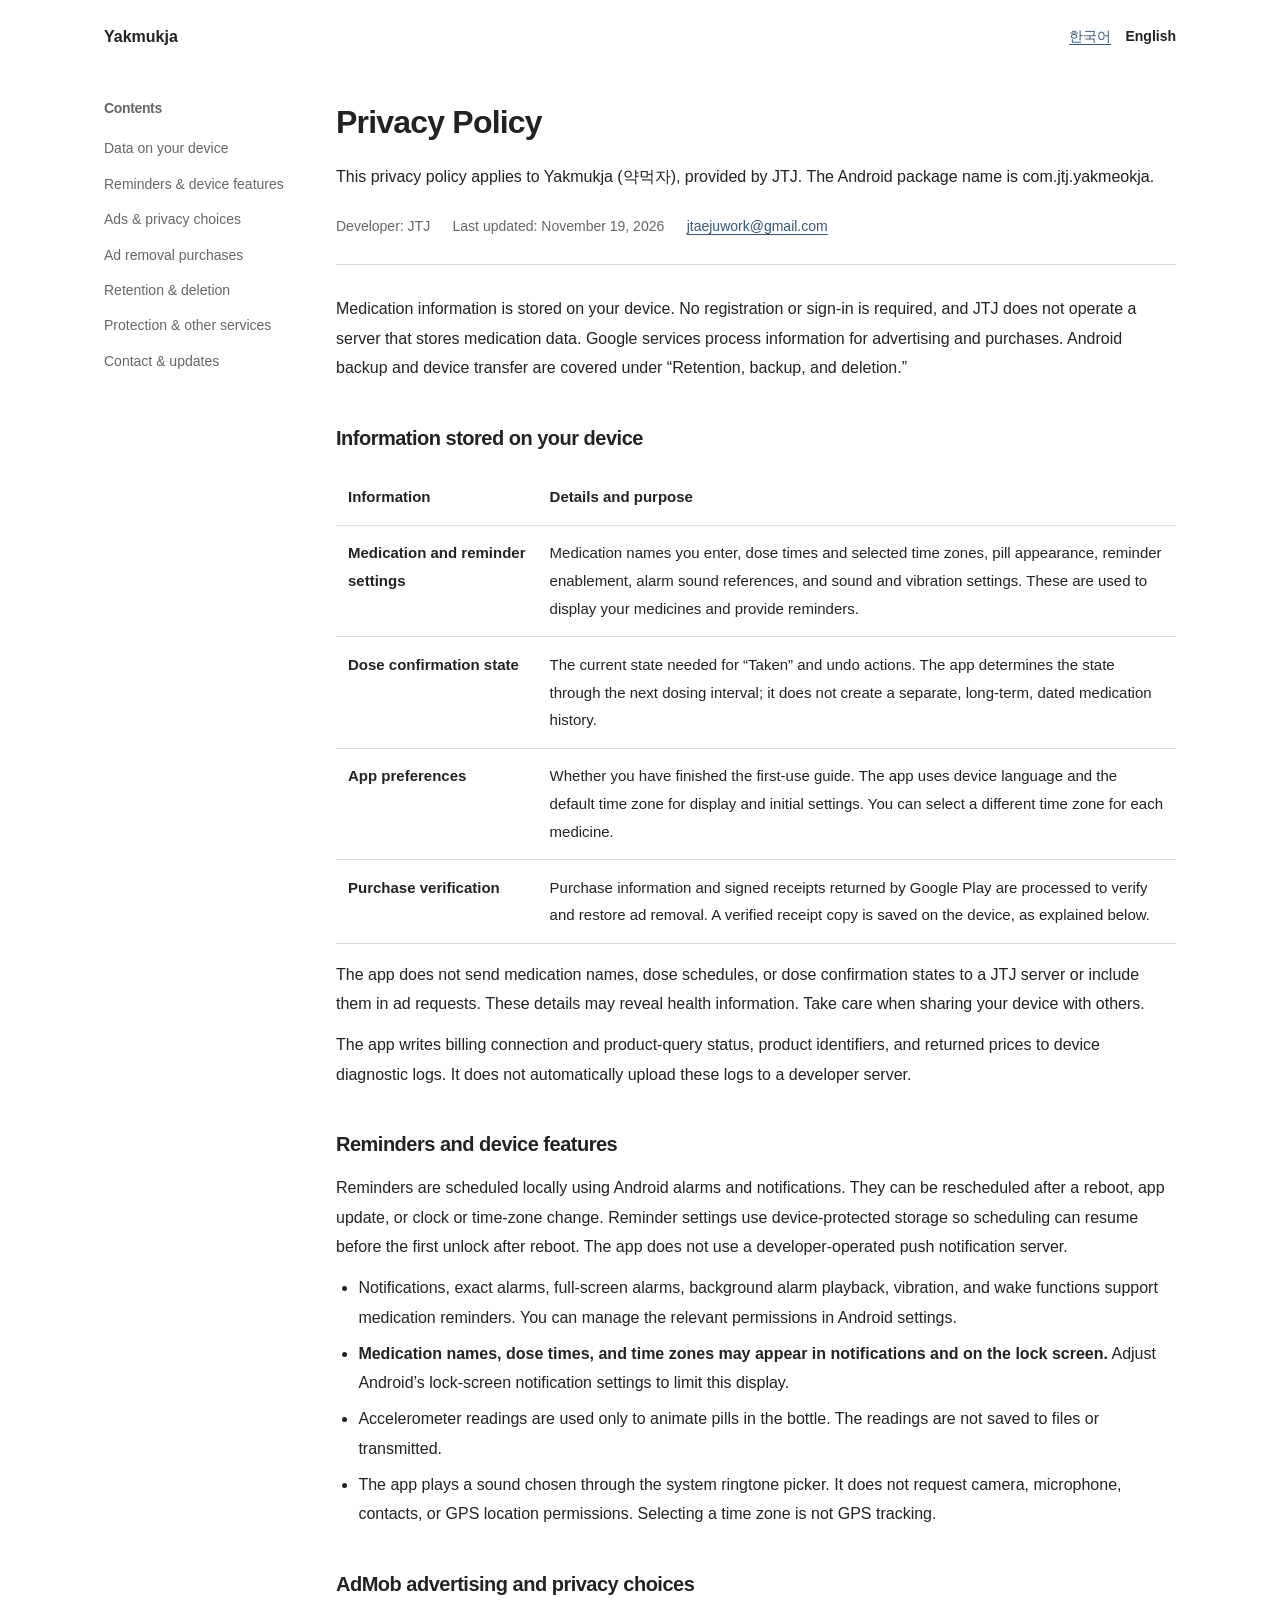
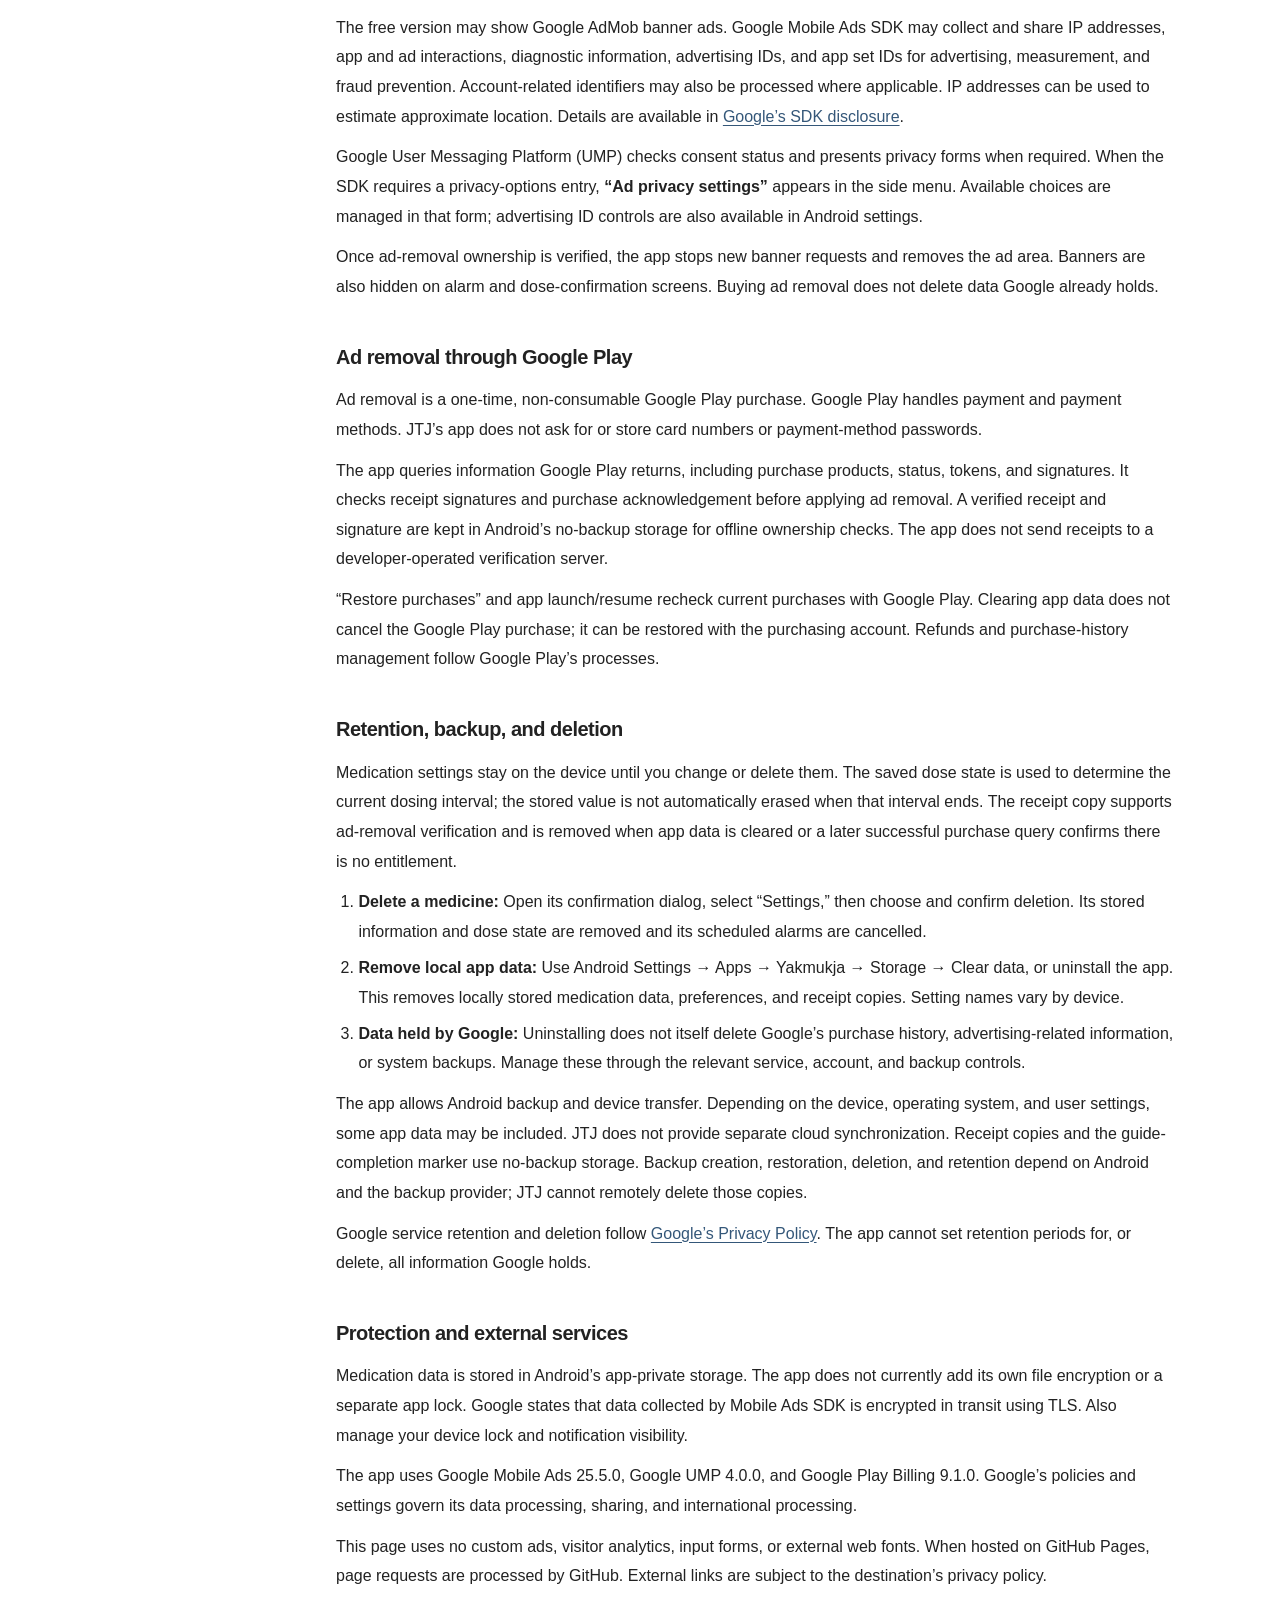
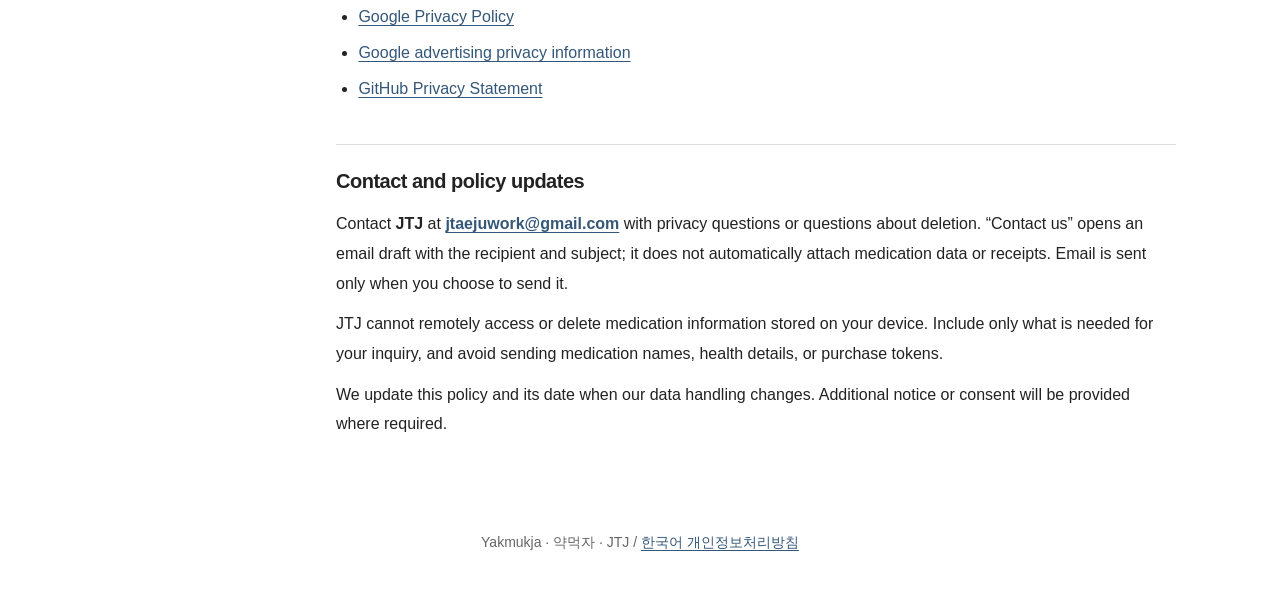
==== en.html @ 07f1841a "Publish Korean and English Yakmukja privacy policy" ====
<!doctype html>
<html lang="en">
<head>
  <meta charset="utf-8">
  <meta name="viewport" content="width=device-width, initial-scale=1">
  <meta name="description" content="JTJ’s privacy policy for Yakmukja: on-device medication data, reminders, ads, in-app purchases, retention and deletion.">
  <meta name="referrer" content="no-referrer">
  <title>Yakmukja Privacy Policy | JTJ</title>
  <link rel="canonical" href="https://jtj91.github.io/jtj-privacy/en.html">
  <link rel="alternate" hreflang="ko" href="https://jtj91.github.io/jtj-privacy/">
  <link rel="alternate" hreflang="en" href="https://jtj91.github.io/jtj-privacy/en.html">
  <link rel="stylesheet" href="styles.css">
</head>
<body>
  <a class="skip" href="#content">Skip to content</a>
  <header class="topbar">
    <a class="brand" href="en.html">Yakmukja</a>
    <nav class="languages" aria-label="Choose language"><a href="index.html" lang="ko" hreflang="ko">한국어</a><a href="en.html" lang="en" aria-current="page">English</a></nav>
  </header>
  <div class="layout">
    <aside class="toc"><h2>Contents</h2><nav aria-label="Contents">
      <a href="#local-data">Data on your device</a><a href="#notifications">Reminders &amp; device features</a><a href="#ads">Ads &amp; privacy choices</a><a href="#purchases">Ad removal purchases</a><a href="#deletion">Retention &amp; deletion</a><a href="#protection">Protection &amp; other services</a><a href="#contact">Contact &amp; updates</a>
    </nav></aside>
    <main id="content">
      <h1>Privacy Policy</h1>
      <p class="intro">This privacy policy applies to Yakmukja (약먹자), provided by JTJ. The Android package name is <span>com.jtj.yakmeokja</span>.</p>
      <div class="meta"><span>Developer: JTJ</span><span>Last updated: <time datetime="2026-11-19">November 19, 2026</time></span><a href="mailto:jtaejuwork@gmail.com">jtaejuwork@gmail.com</a></div>
      <p class="overview">Medication information is stored on your device. No registration or sign-in is required, and JTJ does not operate a server that stores medication data. Google services process information for advertising and purchases. Android backup and device transfer are covered under “Retention, backup, and deletion.”</p>

      <section id="local-data">
        <h2>Information stored on your device</h2>
        <div class="table-wrap"><table><thead><tr><th scope="col">Information</th><th scope="col">Details and purpose</th></tr></thead><tbody>
          <tr><th scope="row">Medication and reminder settings</th><td>Medication names you enter, dose times and selected time zones, pill appearance, reminder enablement, alarm sound references, and sound and vibration settings. These are used to display your medicines and provide reminders.</td></tr>
          <tr><th scope="row">Dose confirmation state</th><td>The current state needed for “Taken” and undo actions. The app determines the state through the next dosing interval; it does not create a separate, long-term, dated medication history.</td></tr>
          <tr><th scope="row">App preferences</th><td>Whether you have finished the first-use guide. The app uses device language and the default time zone for display and initial settings. You can select a different time zone for each medicine.</td></tr>
          <tr><th scope="row">Purchase verification</th><td>Purchase information and signed receipts returned by Google Play are processed to verify and restore ad removal. A verified receipt copy is saved on the device, as explained below.</td></tr>
        </tbody></table></div>
        <p>The app does not send medication names, dose schedules, or dose confirmation states to a JTJ server or include them in ad requests. These details may reveal health information. Take care when sharing your device with others.</p>
        <p>The app writes billing connection and product-query status, product identifiers, and returned prices to device diagnostic logs. It does not automatically upload these logs to a developer server.</p>
      </section>

      <section id="notifications">
        <h2>Reminders and device features</h2>
        <p>Reminders are scheduled locally using Android alarms and notifications. They can be rescheduled after a reboot, app update, or clock or time-zone change. Reminder settings use device-protected storage so scheduling can resume before the first unlock after reboot. The app does not use a developer-operated push notification server.</p>
        <ul>
          <li>Notifications, exact alarms, full-screen alarms, background alarm playback, vibration, and wake functions support medication reminders. You can manage the relevant permissions in Android settings.</li>
          <li><strong>Medication names, dose times, and time zones may appear in notifications and on the lock screen.</strong> Adjust Android’s lock-screen notification settings to limit this display.</li>
          <li>Accelerometer readings are used only to animate pills in the bottle. The readings are not saved to files or transmitted.</li>
          <li>The app plays a sound chosen through the system ringtone picker. It does not request camera, microphone, contacts, or GPS location permissions. Selecting a time zone is not GPS tracking.</li>
        </ul>
      </section>

      <section id="ads">
        <h2>AdMob advertising and privacy choices</h2>
        <p>The free version may show Google AdMob banner ads. Google Mobile Ads SDK may collect and share IP addresses, app and ad interactions, diagnostic information, advertising IDs, and app set IDs for advertising, measurement, and fraud prevention. Account-related identifiers may also be processed where applicable. IP addresses can be used to estimate approximate location. Details are available in <a href="https://developers.google.com/admob/android/privacy/play-data-disclosure">Google’s SDK disclosure</a>.</p>
        <p>Google User Messaging Platform (UMP) checks consent status and presents privacy forms when required. When the SDK requires a privacy-options entry, <strong>“Ad privacy settings”</strong> appears in the side menu. Available choices are managed in that form; advertising ID controls are also available in Android settings.</p>
        <p>Once ad-removal ownership is verified, the app stops new banner requests and removes the ad area. Banners are also hidden on alarm and dose-confirmation screens. Buying ad removal does not delete data Google already holds.</p>
      </section>

      <section id="purchases">
        <h2>Ad removal through Google Play</h2>
        <p>Ad removal is a one-time, non-consumable Google Play purchase. Google Play handles payment and payment methods. JTJ’s app does not ask for or store card numbers or payment-method passwords.</p>
        <p>The app queries information Google Play returns, including purchase products, status, tokens, and signatures. It checks receipt signatures and purchase acknowledgement before applying ad removal. A verified receipt and signature are kept in Android’s no-backup storage for offline ownership checks. The app does not send receipts to a developer-operated verification server.</p>
        <p>“Restore purchases” and app launch/resume recheck current purchases with Google Play. Clearing app data does not cancel the Google Play purchase; it can be restored with the purchasing account. Refunds and purchase-history management follow Google Play’s processes.</p>
      </section>

      <section id="deletion">
        <h2>Retention, backup, and deletion</h2>
        <p>Medication settings stay on the device until you change or delete them. The saved dose state is used to determine the current dosing interval; the stored value is not automatically erased when that interval ends. The receipt copy supports ad-removal verification and is removed when app data is cleared or a later successful purchase query confirms there is no entitlement.</p>
        <ol>
          <li><strong>Delete a medicine:</strong> Open its confirmation dialog, select “Settings,” then choose and confirm deletion. Its stored information and dose state are removed and its scheduled alarms are cancelled.</li>
          <li><strong>Remove local app data:</strong> Use Android Settings → Apps → Yakmukja → Storage → Clear data, or uninstall the app. This removes locally stored medication data, preferences, and receipt copies. Setting names vary by device.</li>
          <li><strong>Data held by Google:</strong> Uninstalling does not itself delete Google’s purchase history, advertising-related information, or system backups. Manage these through the relevant service, account, and backup controls.</li>
        </ol>
        <p>The app allows Android backup and device transfer. Depending on the device, operating system, and user settings, some app data may be included. JTJ does not provide separate cloud synchronization. Receipt copies and the guide-completion marker use no-backup storage. Backup creation, restoration, deletion, and retention depend on Android and the backup provider; JTJ cannot remotely delete those copies.</p>
        <p>Google service retention and deletion follow <a href="https://policies.google.com/privacy?hl=en">Google’s Privacy Policy</a>. The app cannot set retention periods for, or delete, all information Google holds.</p>
      </section>

      <section id="protection">
        <h2>Protection and external services</h2>
        <p>Medication data is stored in Android’s app-private storage. The app does not currently add its own file encryption or a separate app lock. Google states that data collected by Mobile Ads SDK is encrypted in transit using TLS. Also manage your device lock and notification visibility.</p>
        <p>The app uses Google Mobile Ads 25.5.0, Google UMP 4.0.0, and Google Play Billing 9.1.0. Google’s policies and settings govern its data processing, sharing, and international processing.</p>
        <p>This page uses no custom ads, visitor analytics, input forms, or external web fonts. When hosted on GitHub Pages, page requests are processed by GitHub. External links are subject to the destination’s privacy policy.</p>
        <ul>
          <li><a href="https://policies.google.com/privacy?hl=en">Google Privacy Policy</a></li>
          <li><a href="https://policies.google.com/technologies/ads?hl=en">Google advertising privacy information</a></li>
          <li><a href="https://docs.github.com/en/site-policy/privacy-policies/github-general-privacy-statement">GitHub Privacy Statement</a></li>
        </ul>
      </section>

      <section id="contact" class="contact">
        <h2>Contact and policy updates</h2>
        <p>Contact <strong>JTJ</strong> at <a href="mailto:jtaejuwork@gmail.com">jtaejuwork@gmail.com</a> with privacy questions or questions about deletion. “Contact us” opens an email draft with the recipient and subject; it does not automatically attach medication data or receipts. Email is sent only when you choose to send it.</p>
        <p>JTJ cannot remotely access or delete medication information stored on your device. Include only what is needed for your inquiry, and avoid sending medication names, health details, or purchase tokens.</p>
        <p>We update this policy and its date when our data handling changes. Additional notice or consent will be provided where required.</p>
      </section>
    </main>
  </div>
  <footer class="footer">Yakmukja · 약먹자 · JTJ <span aria-hidden="true">/</span> <a href="index.html" lang="ko">한국어 개인정보처리방침</a></footer>
</body>
</html>
---- styles.css ----
:root { color-scheme: light; --ink: #222; --muted: #666; --line: #ddd; --blue: #345779; --paper: #fff; --bg: #fff; }
* { box-sizing: border-box; }
html { scroll-behavior: smooth; scroll-padding-top: 1.5rem; }
body { margin: 0; background: var(--bg); color: var(--ink); font-family: -apple-system, BlinkMacSystemFont, "Segoe UI", "Apple SD Gothic Neo", "Malgun Gothic", sans-serif; font-size: 1rem; line-height: 1.85; word-break: keep-all; overflow-wrap: anywhere; }
a { color: var(--blue); text-underline-offset: .2em; }
a:hover { text-decoration-thickness: 2px; }
a:focus-visible { outline: 3px solid var(--blue); outline-offset: 4px; border-radius: 2px; }
.skip { position: absolute; top: -6rem; left: 1rem; padding: .6rem 1rem; background: #fff; z-index: 2; }
.skip:focus { top: 1rem; }
.topbar { max-width: 71rem; margin: 0 auto; padding: 1.4rem 2rem; display: flex; justify-content: space-between; align-items: center; gap: 1rem; }
.brand { font-weight: 600; text-decoration: none; color: var(--ink); }
.languages { display: flex; gap: .9rem; font-size: .875rem; white-space: nowrap; }
.languages [aria-current="page"] { color: var(--ink); text-decoration: none; font-weight: 700; }
.layout { max-width: 71rem; margin: 0 auto 3rem; padding: 0 2rem; display: grid; grid-template-columns: 12rem minmax(0, 1fr); gap: 2.5rem; align-items: start; }
.toc { position: sticky; top: 1.5rem; padding: 1.5rem 0; }
.toc h2 { margin: 0 0 .7rem; font-size: .875rem; color: var(--muted); }
.toc a { display: block; padding: .3rem 0; font-size: .875rem; color: var(--muted); text-decoration: none; }
.toc a:hover { color: var(--blue); }
main { background: var(--paper); padding: 1.5rem 0 2rem; min-width: 0; }
h1 { margin: 0; font-size: clamp(1.65rem, 4vw, 2rem); font-weight: 650; letter-spacing: -.025em; line-height: 1.5; }
.intro { margin: 1rem 0 1.4rem; }
.meta { display: flex; flex-wrap: wrap; gap: .35rem 1.4rem; padding-bottom: 1.5rem; margin-bottom: 1.8rem; border-bottom: 1px solid var(--line); font-size: .875rem; color: var(--muted); }
.overview { margin: 1.5rem 0 2rem; }
section { margin-top: 2.5rem; }
h2 { font-size: 1.25rem; line-height: 1.55; letter-spacing: -.025em; margin: 0 0 .8rem; }
h3 { font-size: 1rem; margin: 1.4rem 0 .5rem; }
p { margin: .7rem 0; }
ul, ol { padding-left: 1.4rem; margin: .7rem 0; }
li { margin: .4rem 0; }
.table-wrap { overflow-x: auto; margin: 1rem 0; }
table { border-collapse: collapse; width: 100%; text-align: left; font-size: .9375rem; }
th, td { padding: .85rem .75rem; border-bottom: 1px solid var(--line); vertical-align: top; }
th { font-weight: 600; }
th:first-child, td:first-child { min-width: 7rem; width: 24%; }
.note { color: var(--muted); font-size: .875rem; }
.contact { padding-top: 1.3rem; border-top: 1px solid var(--line); }
.contact a { font-weight: 600; }
.footer { max-width: 71rem; margin: 0 auto; padding: 0 2rem 2.5rem; color: var(--muted); font-size: .875rem; text-align: center; }
@media (max-width: 760px) {
  .topbar { padding: 1.1rem 1.2rem; }
  .layout { display: block; padding: 0 1.2rem; }
  .toc { position: static; padding: .4rem 0 1.2rem; }
  .toc h2 { margin-bottom: .3rem; }
  .toc nav { display: flex; flex-wrap: wrap; gap: .15rem 1rem; }
  .toc a { padding: .2rem 0; }
  main { padding: 1rem 0 1.7rem; }
  section { margin-top: 2rem; }
  th, td { padding: .7rem .5rem; }
  .footer { padding: 0 1rem 2rem; }
}
@media print {
  body { background: #fff; font-size: 10pt; line-height: 1.6; }
  .topbar, .toc, .skip, .footer { display: none; }
  .layout { display: block; max-width: none; margin: 0; padding: 0; }
  main { border: 0; padding: 0; }
  section { break-inside: avoid; }
  a { color: inherit; }
}
@media (prefers-reduced-motion: reduce) { html { scroll-behavior: auto; } }
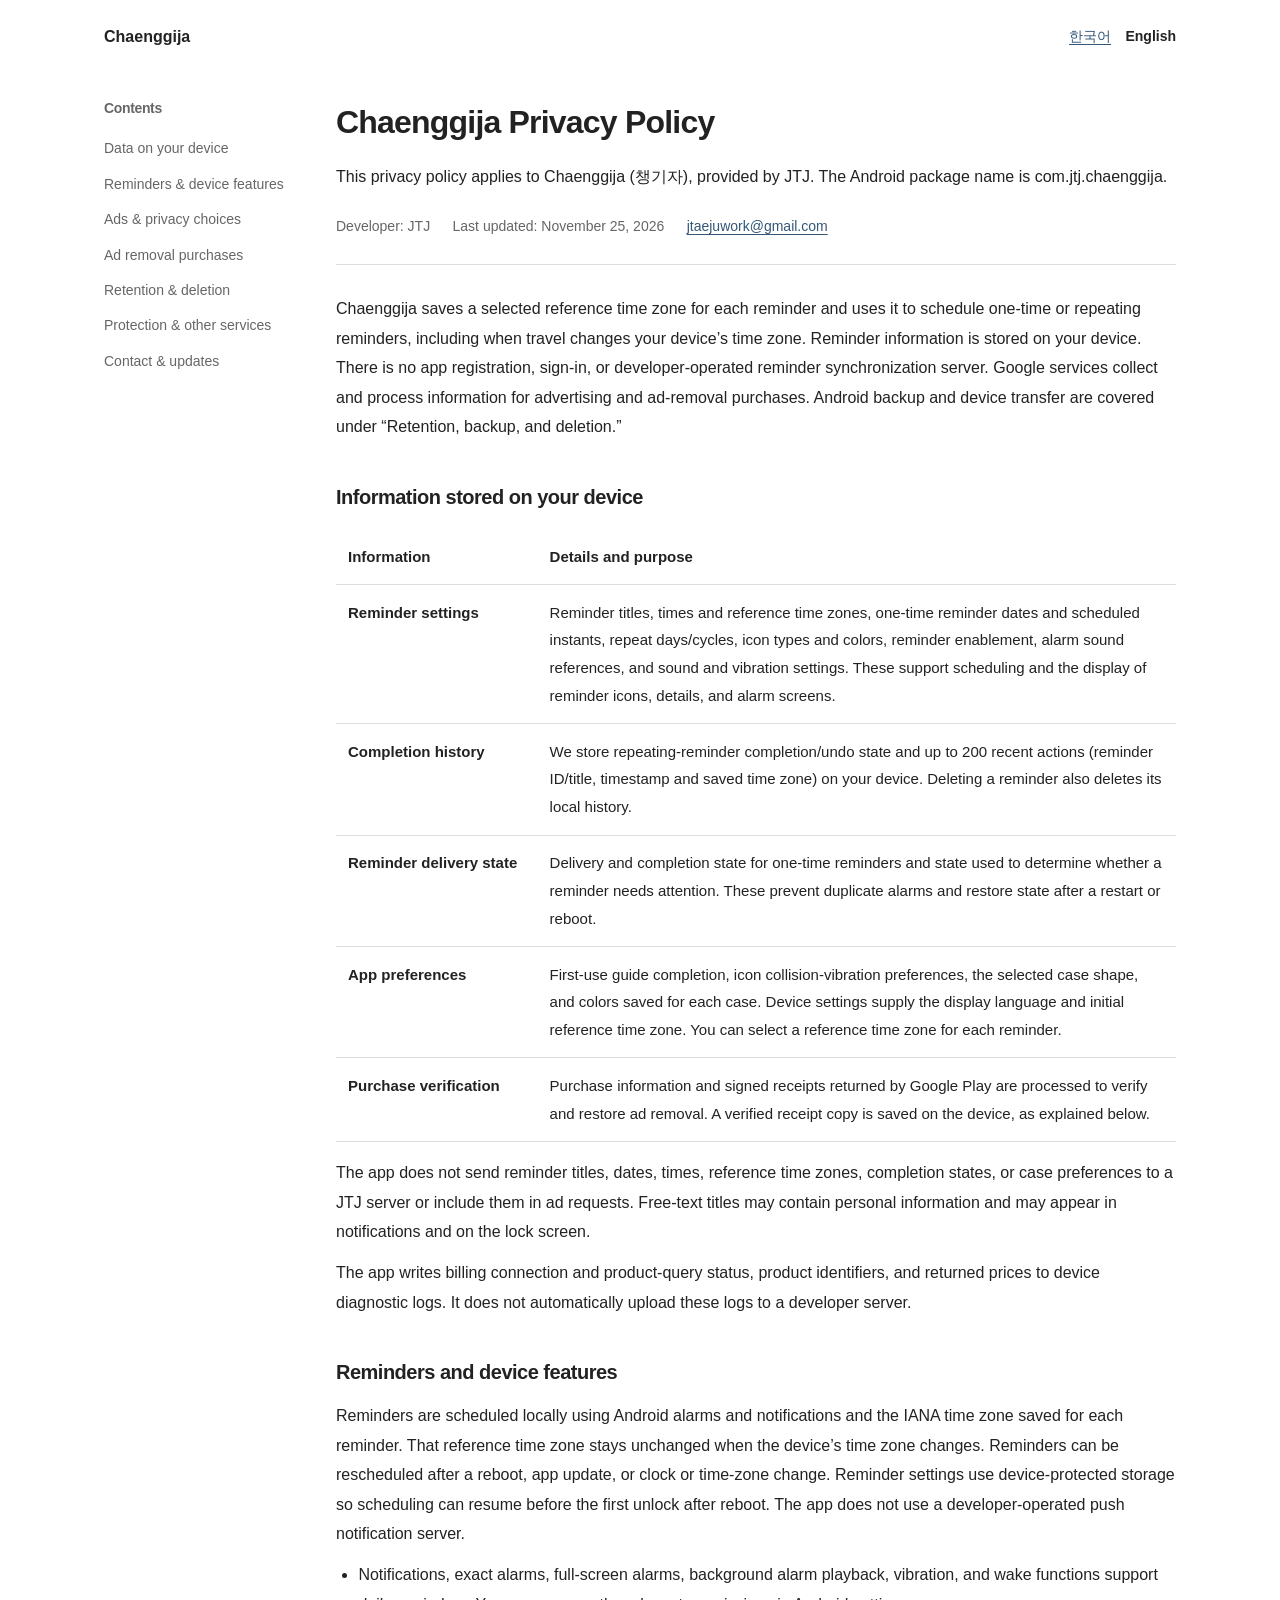
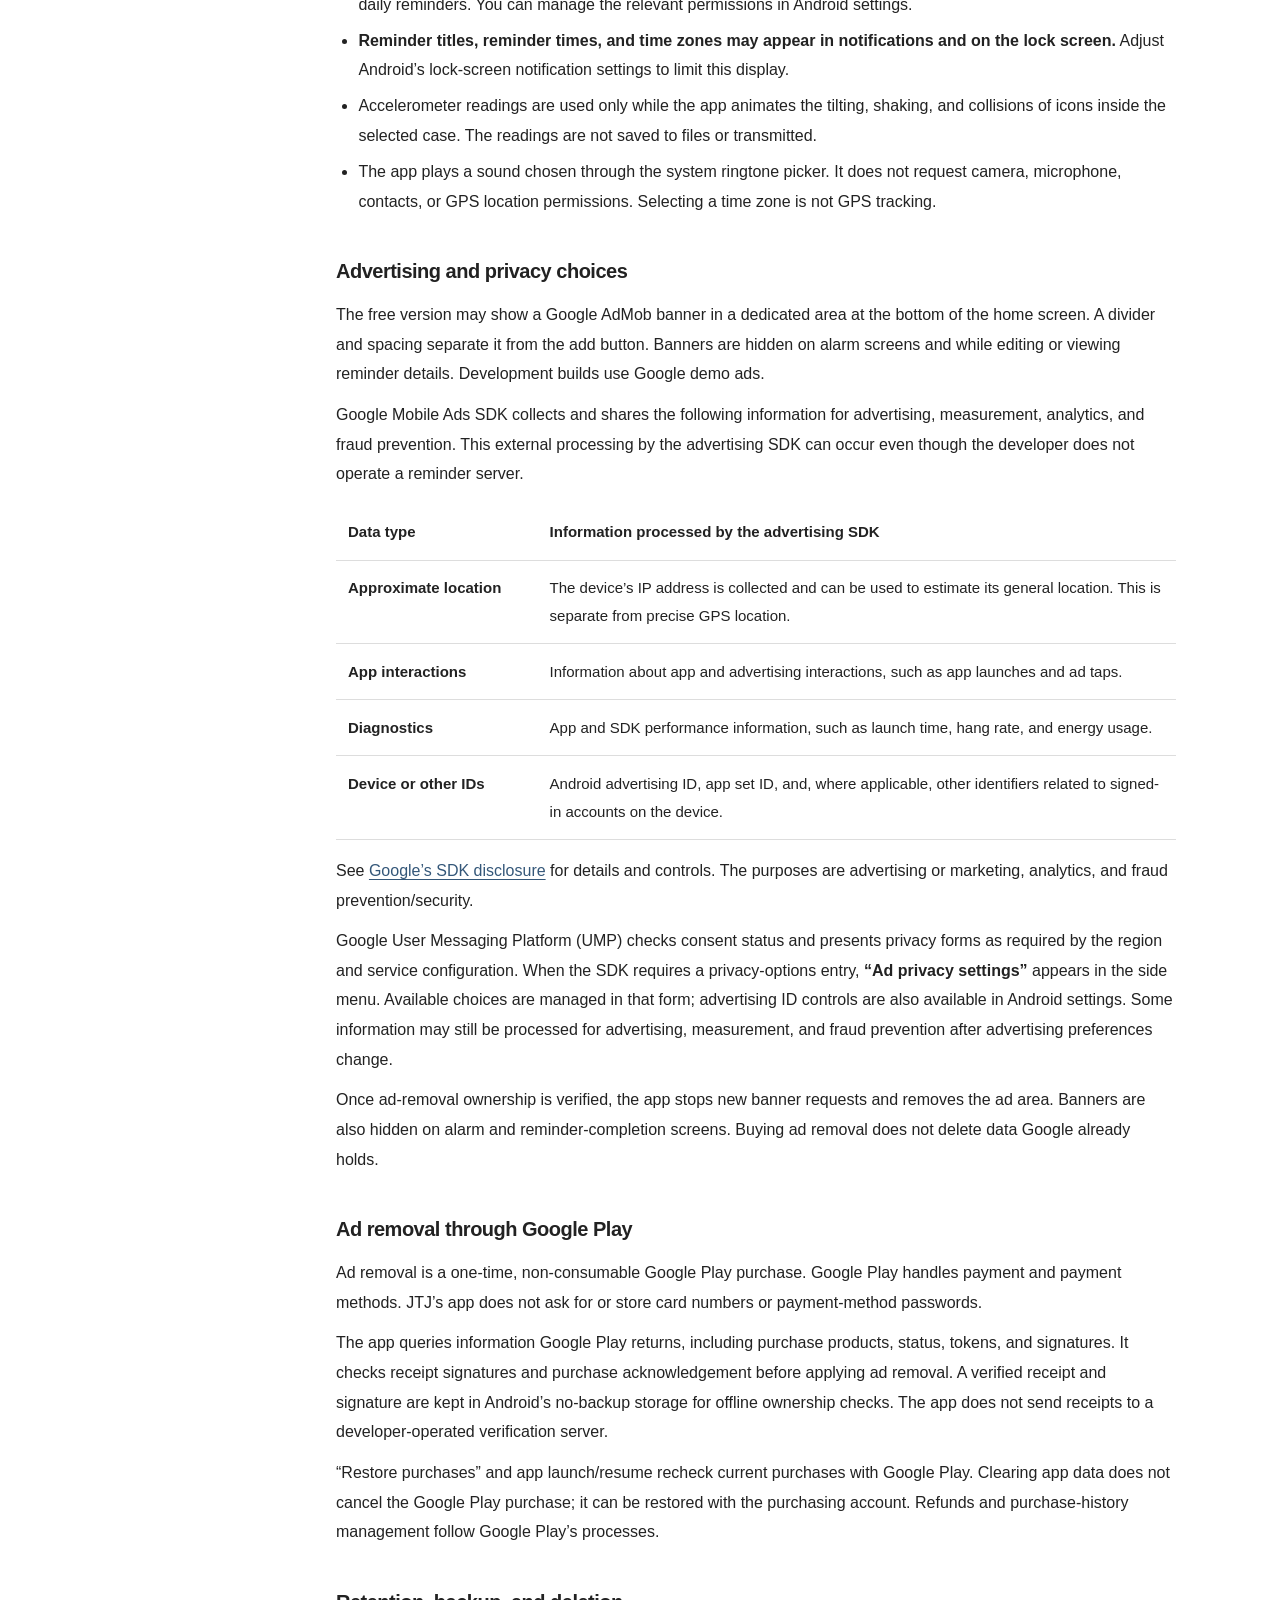
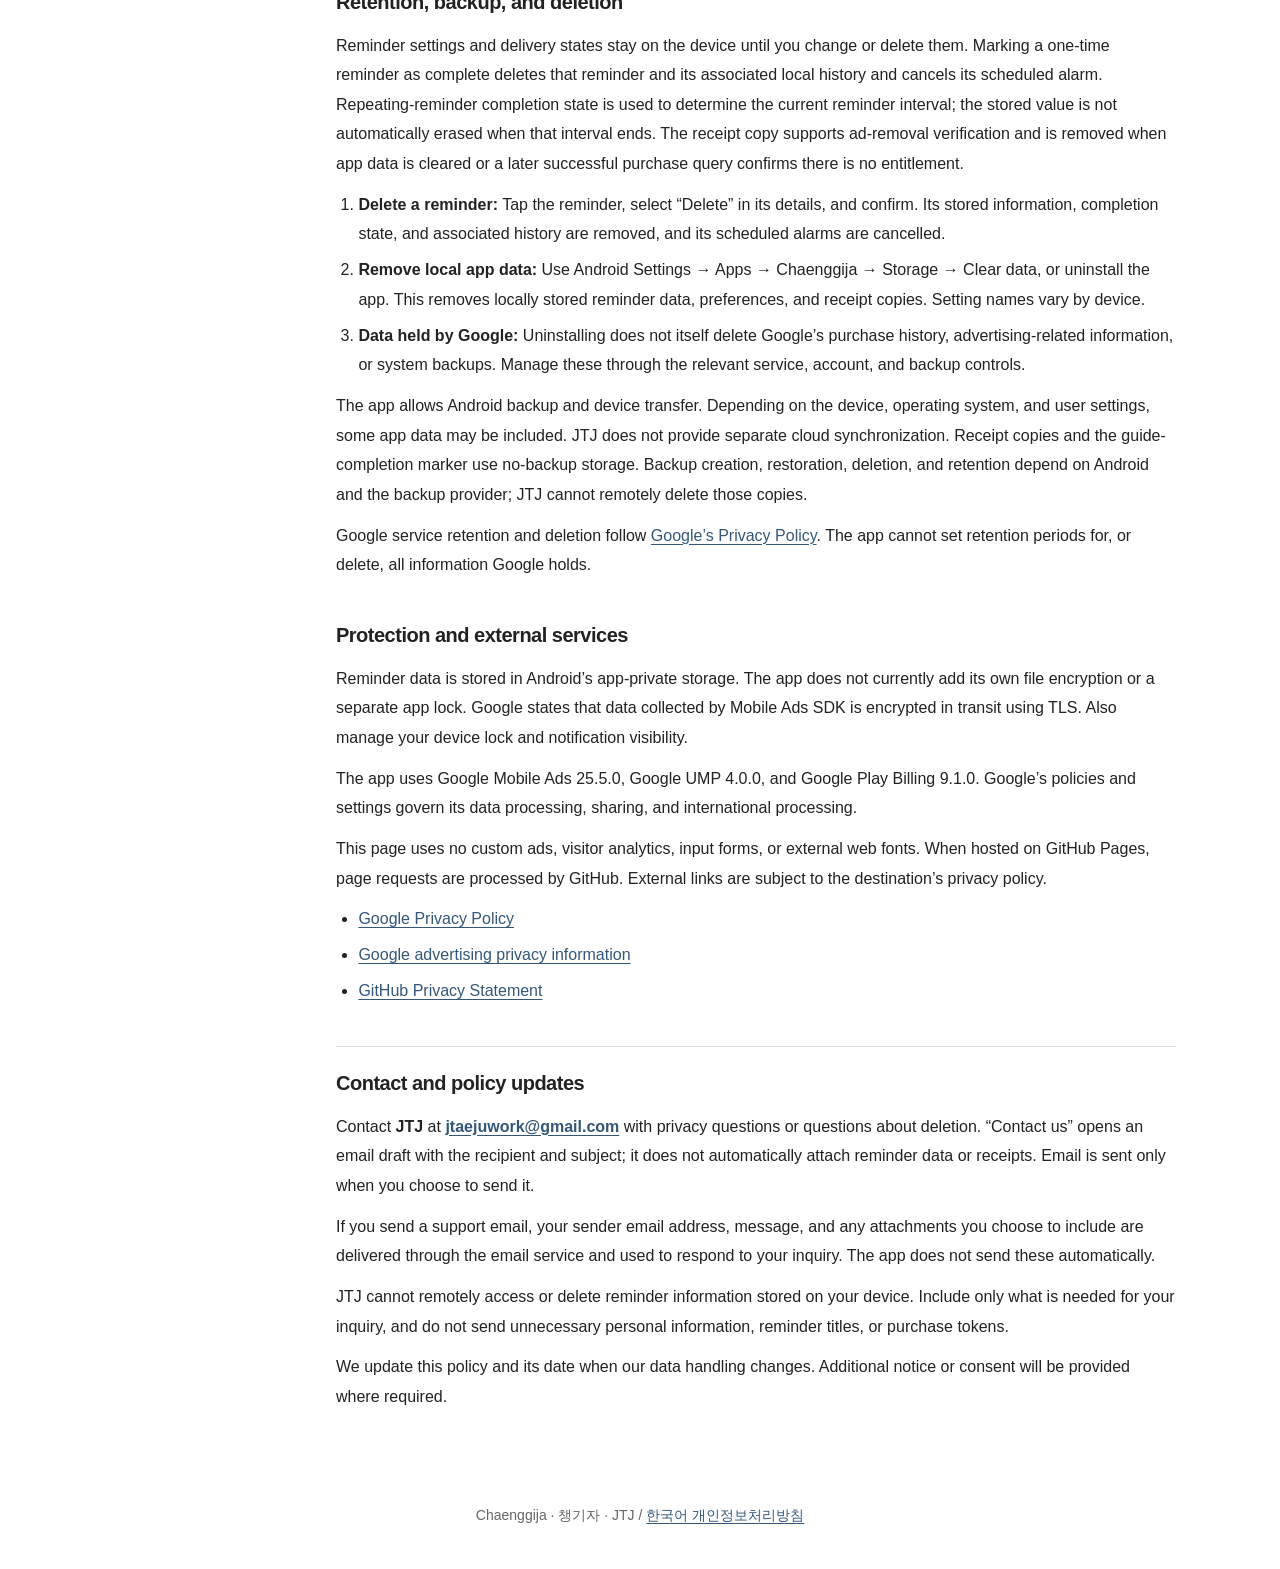
==== commit 77b46023: "Replace privacy policy with current Chaenggija data practices" ====
--- a/en.html
+++ b/en.html
@@ -3,18 +3,15 @@
 <head>
   <meta charset="utf-8">
   <meta name="viewport" content="width=device-width, initial-scale=1">
-  <meta name="description" content="JTJ’s privacy policy for Yakmukja: on-device medication data, reminders, ads, in-app purchases, retention and deletion.">
+  <meta name="description" content="JTJ’s privacy policy for Chaenggija: on-device reminder data, reminders, ads, in-app purchases, retention and deletion.">
   <meta name="referrer" content="no-referrer">
-  <title>Yakmukja Privacy Policy | JTJ</title>
-  <link rel="canonical" href="https://jtj91.github.io/jtj-privacy/en.html">
-  <link rel="alternate" hreflang="ko" href="https://jtj91.github.io/jtj-privacy/">
-  <link rel="alternate" hreflang="en" href="https://jtj91.github.io/jtj-privacy/en.html">
+  <title>Chaenggija Privacy Policy | JTJ</title>
   <link rel="stylesheet" href="styles.css">
 </head>
 <body>
   <a class="skip" href="#content">Skip to content</a>
   <header class="topbar">
-    <a class="brand" href="en.html">Yakmukja</a>
+    <a class="brand" href="en.html">Chaenggija</a>
     <nav class="languages" aria-label="Choose language"><a href="index.html" lang="ko" hreflang="ko">한국어</a><a href="en.html" lang="en" aria-current="page">English</a></nav>
   </header>
   <div class="layout">
@@ -22,39 +19,47 @@
       <a href="#local-data">Data on your device</a><a href="#notifications">Reminders &amp; device features</a><a href="#ads">Ads &amp; privacy choices</a><a href="#purchases">Ad removal purchases</a><a href="#deletion">Retention &amp; deletion</a><a href="#protection">Protection &amp; other services</a><a href="#contact">Contact &amp; updates</a>
     </nav></aside>
     <main id="content">
-      <h1>Privacy Policy</h1>
-      <p class="intro">This privacy policy applies to Yakmukja (약먹자), provided by JTJ. The Android package name is <span>com.jtj.yakmeokja</span>.</p>
-      <div class="meta"><span>Developer: JTJ</span><span>Last updated: <time datetime="2026-11-19">November 19, 2026</time></span><a href="mailto:jtaejuwork@gmail.com">jtaejuwork@gmail.com</a></div>
-      <p class="overview">Medication information is stored on your device. No registration or sign-in is required, and JTJ does not operate a server that stores medication data. Google services process information for advertising and purchases. Android backup and device transfer are covered under “Retention, backup, and deletion.”</p>
+      <h1>Chaenggija Privacy Policy</h1>
+      <p class="intro">This privacy policy applies to Chaenggija (챙기자), provided by JTJ. The Android package name is <span>com.jtj.chaenggija</span>.</p>
+      <div class="meta"><span>Developer: JTJ</span><span>Last updated: <time datetime="2026-11-25">November 25, 2026</time></span><a href="mailto:jtaejuwork@gmail.com">jtaejuwork@gmail.com</a></div>
+      <p class="overview">Chaenggija saves a selected reference time zone for each reminder and uses it to schedule one-time or repeating reminders, including when travel changes your device’s time zone. Reminder information is stored on your device. There is no app registration, sign-in, or developer-operated reminder synchronization server. Google services collect and process information for advertising and ad-removal purchases. Android backup and device transfer are covered under “Retention, backup, and deletion.”</p>
 
       <section id="local-data">
         <h2>Information stored on your device</h2>
         <div class="table-wrap"><table><thead><tr><th scope="col">Information</th><th scope="col">Details and purpose</th></tr></thead><tbody>
-          <tr><th scope="row">Medication and reminder settings</th><td>Medication names you enter, dose times and selected time zones, pill appearance, reminder enablement, alarm sound references, and sound and vibration settings. These are used to display your medicines and provide reminders.</td></tr>
-          <tr><th scope="row">Dose confirmation state</th><td>The current state needed for “Taken” and undo actions. The app determines the state through the next dosing interval; it does not create a separate, long-term, dated medication history.</td></tr>
-          <tr><th scope="row">App preferences</th><td>Whether you have finished the first-use guide. The app uses device language and the default time zone for display and initial settings. You can select a different time zone for each medicine.</td></tr>
+          <tr><th scope="row">Reminder settings</th><td>Reminder titles, times and reference time zones, one-time reminder dates and scheduled instants, repeat days/cycles, icon types and colors, reminder enablement, alarm sound references, and sound and vibration settings. These support scheduling and the display of reminder icons, details, and alarm screens.</td></tr>
+          <tr><th scope="row">Completion history</th><td>We store repeating-reminder completion/undo state and up to 200 recent actions (reminder ID/title, timestamp and saved time zone) on your device. Deleting a reminder also deletes its local history.</td></tr>
+          <tr><th scope="row">Reminder delivery state</th><td>Delivery and completion state for one-time reminders and state used to determine whether a reminder needs attention. These prevent duplicate alarms and restore state after a restart or reboot.</td></tr>
+          <tr><th scope="row">App preferences</th><td>First-use guide completion, icon collision-vibration preferences, the selected case shape, and colors saved for each case. Device settings supply the display language and initial reference time zone. You can select a reference time zone for each reminder.</td></tr>
           <tr><th scope="row">Purchase verification</th><td>Purchase information and signed receipts returned by Google Play are processed to verify and restore ad removal. A verified receipt copy is saved on the device, as explained below.</td></tr>
         </tbody></table></div>
-        <p>The app does not send medication names, dose schedules, or dose confirmation states to a JTJ server or include them in ad requests. These details may reveal health information. Take care when sharing your device with others.</p>
+        <p>The app does not send reminder titles, dates, times, reference time zones, completion states, or case preferences to a JTJ server or include them in ad requests. Free-text titles may contain personal information and may appear in notifications and on the lock screen.</p>
         <p>The app writes billing connection and product-query status, product identifiers, and returned prices to device diagnostic logs. It does not automatically upload these logs to a developer server.</p>
       </section>
 
       <section id="notifications">
         <h2>Reminders and device features</h2>
-        <p>Reminders are scheduled locally using Android alarms and notifications. They can be rescheduled after a reboot, app update, or clock or time-zone change. Reminder settings use device-protected storage so scheduling can resume before the first unlock after reboot. The app does not use a developer-operated push notification server.</p>
+        <p>Reminders are scheduled locally using Android alarms and notifications and the IANA time zone saved for each reminder. That reference time zone stays unchanged when the device’s time zone changes. Reminders can be rescheduled after a reboot, app update, or clock or time-zone change. Reminder settings use device-protected storage so scheduling can resume before the first unlock after reboot. The app does not use a developer-operated push notification server.</p>
         <ul>
-          <li>Notifications, exact alarms, full-screen alarms, background alarm playback, vibration, and wake functions support medication reminders. You can manage the relevant permissions in Android settings.</li>
-          <li><strong>Medication names, dose times, and time zones may appear in notifications and on the lock screen.</strong> Adjust Android’s lock-screen notification settings to limit this display.</li>
-          <li>Accelerometer readings are used only to animate pills in the bottle. The readings are not saved to files or transmitted.</li>
+          <li>Notifications, exact alarms, full-screen alarms, background alarm playback, vibration, and wake functions support daily reminders. You can manage the relevant permissions in Android settings.</li>
+          <li><strong>Reminder titles, reminder times, and time zones may appear in notifications and on the lock screen.</strong> Adjust Android’s lock-screen notification settings to limit this display.</li>
+          <li>Accelerometer readings are used only while the app animates the tilting, shaking, and collisions of icons inside the selected case. The readings are not saved to files or transmitted.</li>
           <li>The app plays a sound chosen through the system ringtone picker. It does not request camera, microphone, contacts, or GPS location permissions. Selecting a time zone is not GPS tracking.</li>
         </ul>
       </section>
 
       <section id="ads">
-        <h2>AdMob advertising and privacy choices</h2>
-        <p>The free version may show Google AdMob banner ads. Google Mobile Ads SDK may collect and share IP addresses, app and ad interactions, diagnostic information, advertising IDs, and app set IDs for advertising, measurement, and fraud prevention. Account-related identifiers may also be processed where applicable. IP addresses can be used to estimate approximate location. Details are available in <a href="https://developers.google.com/admob/android/privacy/play-data-disclosure">Google’s SDK disclosure</a>.</p>
-        <p>Google User Messaging Platform (UMP) checks consent status and presents privacy forms when required. When the SDK requires a privacy-options entry, <strong>“Ad privacy settings”</strong> appears in the side menu. Available choices are managed in that form; advertising ID controls are also available in Android settings.</p>
-        <p>Once ad-removal ownership is verified, the app stops new banner requests and removes the ad area. Banners are also hidden on alarm and dose-confirmation screens. Buying ad removal does not delete data Google already holds.</p>
+        <h2>Advertising and privacy choices</h2><p>The free version may show a Google AdMob banner in a dedicated area at the bottom of the home screen. A divider and spacing separate it from the add button. Banners are hidden on alarm screens and while editing or viewing reminder details. Development builds use Google demo ads.</p>
+        <p>Google Mobile Ads SDK collects and shares the following information for advertising, measurement, analytics, and fraud prevention. This external processing by the advertising SDK can occur even though the developer does not operate a reminder server.</p>
+        <div class="table-wrap"><table><thead><tr><th scope="col">Data type</th><th scope="col">Information processed by the advertising SDK</th></tr></thead><tbody>
+          <tr><th scope="row">Approximate location</th><td>The device’s IP address is collected and can be used to estimate its general location. This is separate from precise GPS location.</td></tr>
+          <tr><th scope="row">App interactions</th><td>Information about app and advertising interactions, such as app launches and ad taps.</td></tr>
+          <tr><th scope="row">Diagnostics</th><td>App and SDK performance information, such as launch time, hang rate, and energy usage.</td></tr>
+          <tr><th scope="row">Device or other IDs</th><td>Android advertising ID, app set ID, and, where applicable, other identifiers related to signed-in accounts on the device.</td></tr>
+        </tbody></table></div>
+        <p>See <a href="https://developers.google.com/admob/android/privacy/play-data-disclosure">Google’s SDK disclosure</a> for details and controls. The purposes are advertising or marketing, analytics, and fraud prevention/security.</p>
+        <p>Google User Messaging Platform (UMP) checks consent status and presents privacy forms as required by the region and service configuration. When the SDK requires a privacy-options entry, <strong>“Ad privacy settings”</strong> appears in the side menu. Available choices are managed in that form; advertising ID controls are also available in Android settings. Some information may still be processed for advertising, measurement, and fraud prevention after advertising preferences change.</p>
+        <p>Once ad-removal ownership is verified, the app stops new banner requests and removes the ad area. Banners are also hidden on alarm and reminder-completion screens. Buying ad removal does not delete data Google already holds.</p>
       </section>
 
       <section id="purchases">
@@ -66,10 +71,10 @@
 
       <section id="deletion">
         <h2>Retention, backup, and deletion</h2>
-        <p>Medication settings stay on the device until you change or delete them. The saved dose state is used to determine the current dosing interval; the stored value is not automatically erased when that interval ends. The receipt copy supports ad-removal verification and is removed when app data is cleared or a later successful purchase query confirms there is no entitlement.</p>
+        <p>Reminder settings and delivery states stay on the device until you change or delete them. Marking a one-time reminder as complete deletes that reminder and its associated local history and cancels its scheduled alarm. Repeating-reminder completion state is used to determine the current reminder interval; the stored value is not automatically erased when that interval ends. The receipt copy supports ad-removal verification and is removed when app data is cleared or a later successful purchase query confirms there is no entitlement.</p>
         <ol>
-          <li><strong>Delete a medicine:</strong> Open its confirmation dialog, select “Settings,” then choose and confirm deletion. Its stored information and dose state are removed and its scheduled alarms are cancelled.</li>
-          <li><strong>Remove local app data:</strong> Use Android Settings → Apps → Yakmukja → Storage → Clear data, or uninstall the app. This removes locally stored medication data, preferences, and receipt copies. Setting names vary by device.</li>
+          <li><strong>Delete a reminder:</strong> Tap the reminder, select “Delete” in its details, and confirm. Its stored information, completion state, and associated history are removed, and its scheduled alarms are cancelled.</li>
+          <li><strong>Remove local app data:</strong> Use Android Settings → Apps → Chaenggija → Storage → Clear data, or uninstall the app. This removes locally stored reminder data, preferences, and receipt copies. Setting names vary by device.</li>
           <li><strong>Data held by Google:</strong> Uninstalling does not itself delete Google’s purchase history, advertising-related information, or system backups. Manage these through the relevant service, account, and backup controls.</li>
         </ol>
         <p>The app allows Android backup and device transfer. Depending on the device, operating system, and user settings, some app data may be included. JTJ does not provide separate cloud synchronization. Receipt copies and the guide-completion marker use no-backup storage. Backup creation, restoration, deletion, and retention depend on Android and the backup provider; JTJ cannot remotely delete those copies.</p>
@@ -78,7 +83,7 @@
 
       <section id="protection">
         <h2>Protection and external services</h2>
-        <p>Medication data is stored in Android’s app-private storage. The app does not currently add its own file encryption or a separate app lock. Google states that data collected by Mobile Ads SDK is encrypted in transit using TLS. Also manage your device lock and notification visibility.</p>
+        <p>Reminder data is stored in Android’s app-private storage. The app does not currently add its own file encryption or a separate app lock. Google states that data collected by Mobile Ads SDK is encrypted in transit using TLS. Also manage your device lock and notification visibility.</p>
         <p>The app uses Google Mobile Ads 25.5.0, Google UMP 4.0.0, and Google Play Billing 9.1.0. Google’s policies and settings govern its data processing, sharing, and international processing.</p>
         <p>This page uses no custom ads, visitor analytics, input forms, or external web fonts. When hosted on GitHub Pages, page requests are processed by GitHub. External links are subject to the destination’s privacy policy.</p>
         <ul>
@@ -90,12 +95,13 @@
 
       <section id="contact" class="contact">
         <h2>Contact and policy updates</h2>
-        <p>Contact <strong>JTJ</strong> at <a href="mailto:jtaejuwork@gmail.com">jtaejuwork@gmail.com</a> with privacy questions or questions about deletion. “Contact us” opens an email draft with the recipient and subject; it does not automatically attach medication data or receipts. Email is sent only when you choose to send it.</p>
-        <p>JTJ cannot remotely access or delete medication information stored on your device. Include only what is needed for your inquiry, and avoid sending medication names, health details, or purchase tokens.</p>
+        <p>Contact <strong>JTJ</strong> at <a href="mailto:jtaejuwork@gmail.com">jtaejuwork@gmail.com</a> with privacy questions or questions about deletion. “Contact us” opens an email draft with the recipient and subject; it does not automatically attach reminder data or receipts. Email is sent only when you choose to send it.</p>
+        <p>If you send a support email, your sender email address, message, and any attachments you choose to include are delivered through the email service and used to respond to your inquiry. The app does not send these automatically.</p>
+        <p>JTJ cannot remotely access or delete reminder information stored on your device. Include only what is needed for your inquiry, and do not send unnecessary personal information, reminder titles, or purchase tokens.</p>
         <p>We update this policy and its date when our data handling changes. Additional notice or consent will be provided where required.</p>
       </section>
     </main>
   </div>
-  <footer class="footer">Yakmukja · 약먹자 · JTJ <span aria-hidden="true">/</span> <a href="index.html" lang="ko">한국어 개인정보처리방침</a></footer>
+  <footer class="footer">Chaenggija · 챙기자 · JTJ <span aria-hidden="true">/</span> <a href="index.html" lang="ko">한국어 개인정보처리방침</a></footer>
 </body>
 </html>
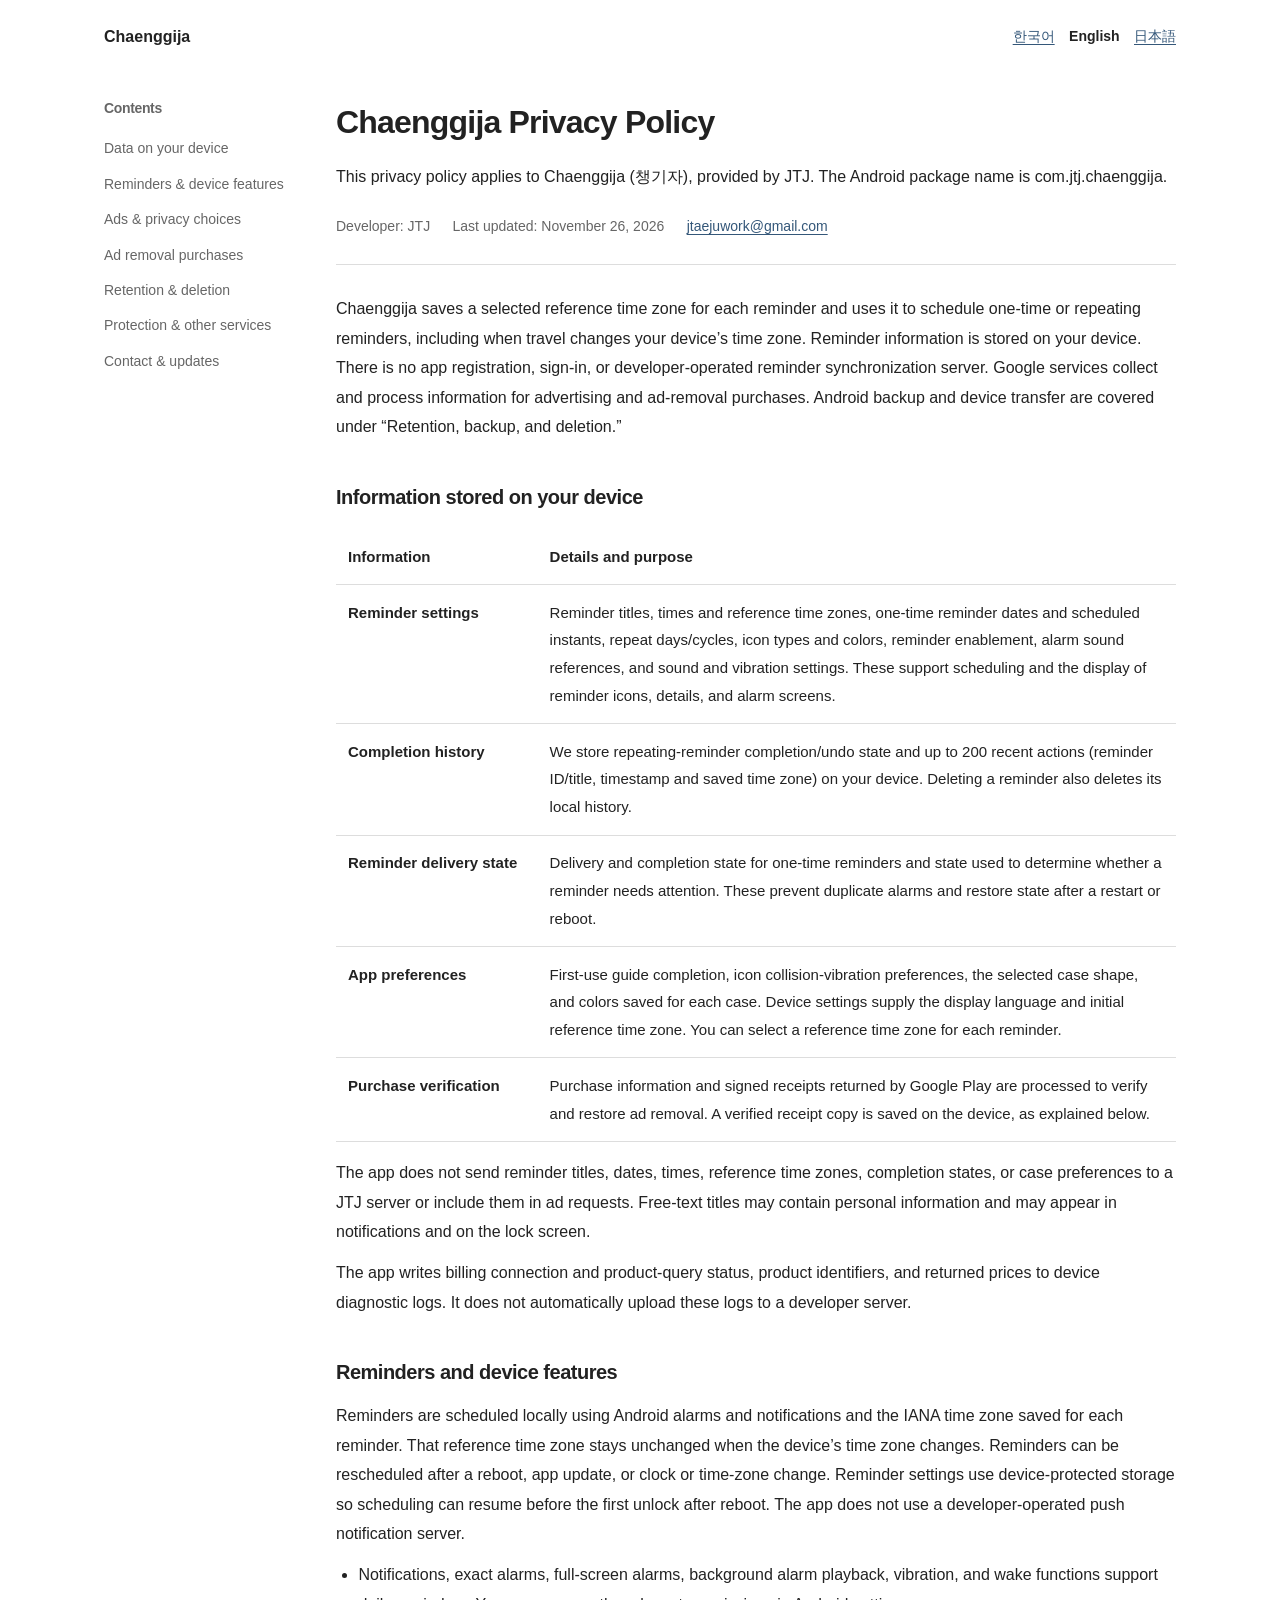
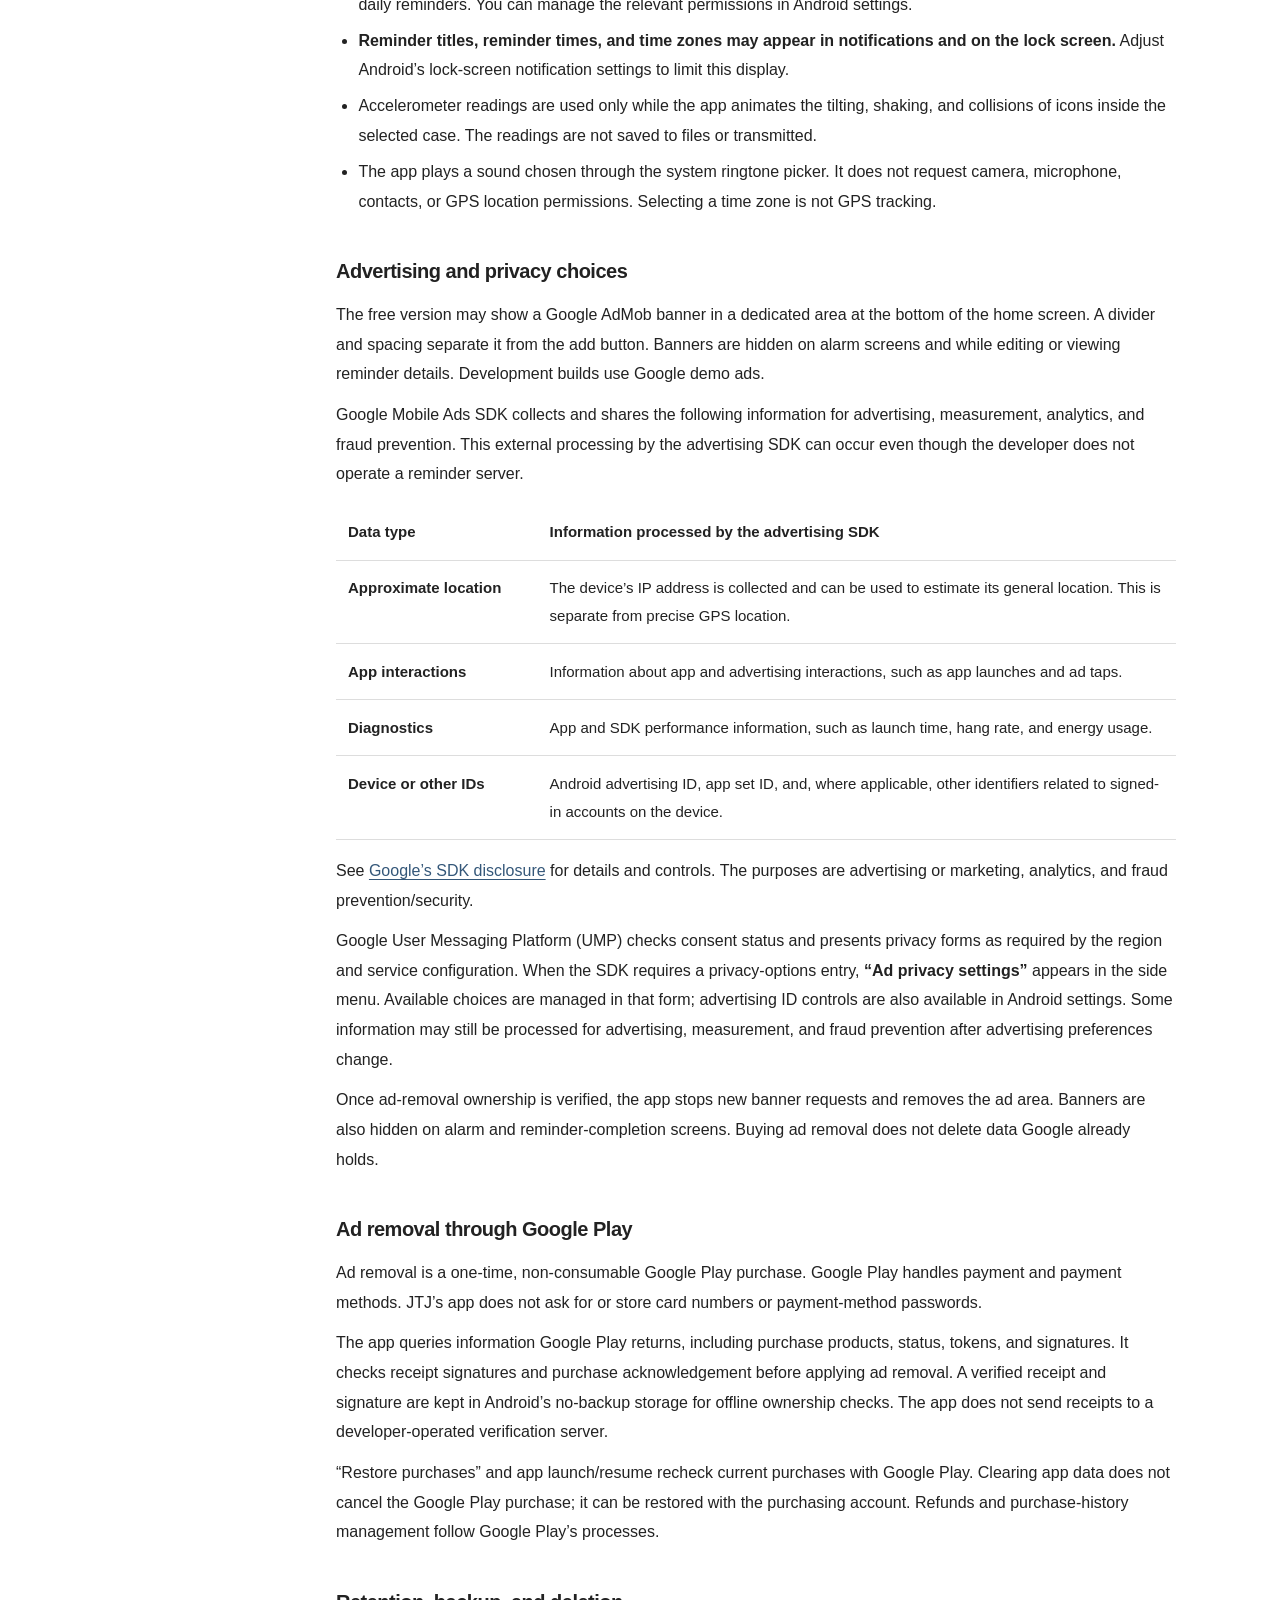
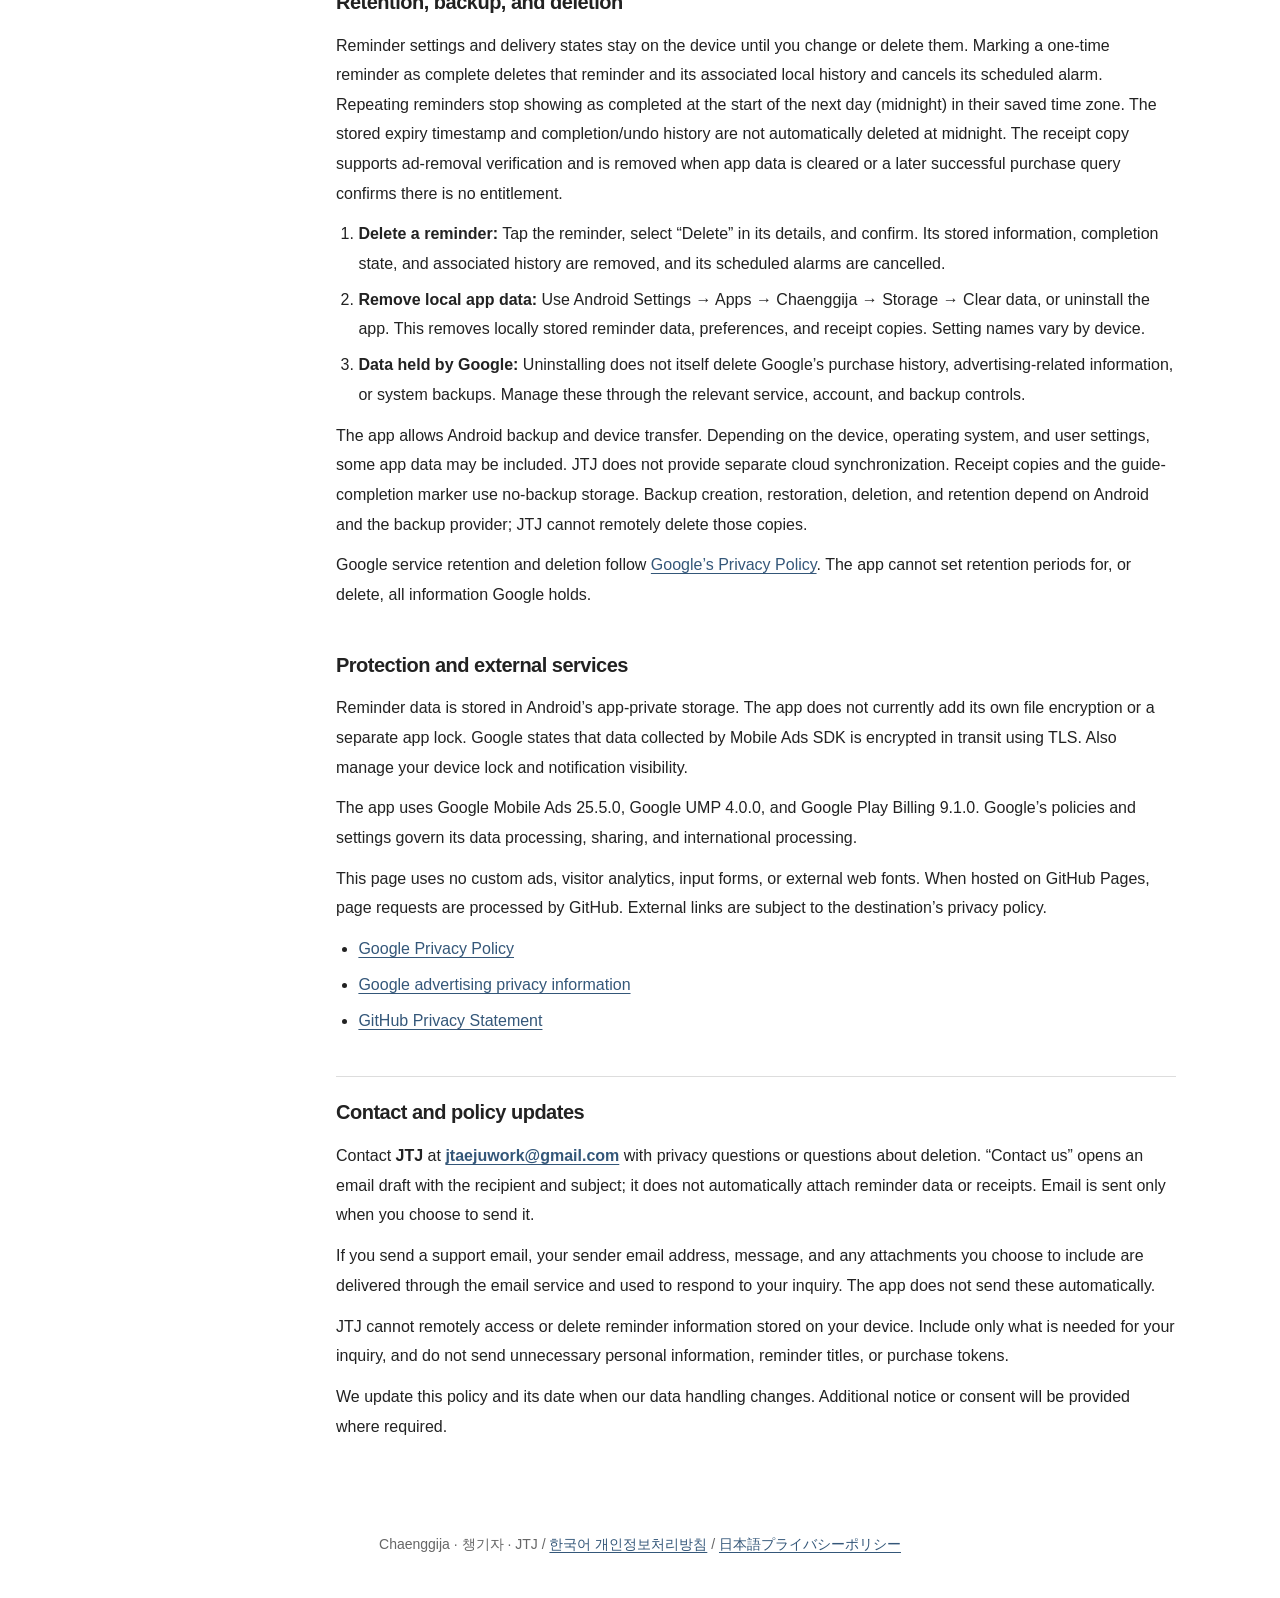
==== commit 0f14faf5: "Add Japanese Chaenggija privacy policy and three-language navigation" ====
--- a/en.html
+++ b/en.html
@@ -12,7 +12,7 @@
   <a class="skip" href="#content">Skip to content</a>
   <header class="topbar">
     <a class="brand" href="en.html">Chaenggija</a>
-    <nav class="languages" aria-label="Choose language"><a href="index.html" lang="ko" hreflang="ko">한국어</a><a href="en.html" lang="en" aria-current="page">English</a></nav>
+    <nav class="languages" aria-label="Choose language"><a href="index.html" lang="ko" hreflang="ko">한국어</a><a href="en.html" lang="en" aria-current="page">English</a><a href="ja.html" lang="ja" hreflang="ja">日本語</a></nav>
   </header>
   <div class="layout">
     <aside class="toc"><h2>Contents</h2><nav aria-label="Contents">
@@ -21,7 +21,7 @@
     <main id="content">
       <h1>Chaenggija Privacy Policy</h1>
       <p class="intro">This privacy policy applies to Chaenggija (챙기자), provided by JTJ. The Android package name is <span>com.jtj.chaenggija</span>.</p>
-      <div class="meta"><span>Developer: JTJ</span><span>Last updated: <time datetime="2026-11-25">November 25, 2026</time></span><a href="mailto:jtaejuwork@gmail.com">jtaejuwork@gmail.com</a></div>
+      <div class="meta"><span>Developer: JTJ</span><span>Last updated: <time datetime="2026-11-26">November 26, 2026</time></span><a href="mailto:jtaejuwork@gmail.com">jtaejuwork@gmail.com</a></div>
       <p class="overview">Chaenggija saves a selected reference time zone for each reminder and uses it to schedule one-time or repeating reminders, including when travel changes your device’s time zone. Reminder information is stored on your device. There is no app registration, sign-in, or developer-operated reminder synchronization server. Google services collect and process information for advertising and ad-removal purchases. Android backup and device transfer are covered under “Retention, backup, and deletion.”</p>
 
       <section id="local-data">
@@ -71,7 +71,7 @@
 
       <section id="deletion">
         <h2>Retention, backup, and deletion</h2>
-        <p>Reminder settings and delivery states stay on the device until you change or delete them. Marking a one-time reminder as complete deletes that reminder and its associated local history and cancels its scheduled alarm. Repeating-reminder completion state is used to determine the current reminder interval; the stored value is not automatically erased when that interval ends. The receipt copy supports ad-removal verification and is removed when app data is cleared or a later successful purchase query confirms there is no entitlement.</p>
+        <p>Reminder settings and delivery states stay on the device until you change or delete them. Marking a one-time reminder as complete deletes that reminder and its associated local history and cancels its scheduled alarm. Repeating reminders stop showing as completed at the start of the next day (midnight) in their saved time zone. The stored expiry timestamp and completion/undo history are not automatically deleted at midnight. The receipt copy supports ad-removal verification and is removed when app data is cleared or a later successful purchase query confirms there is no entitlement.</p>
         <ol>
           <li><strong>Delete a reminder:</strong> Tap the reminder, select “Delete” in its details, and confirm. Its stored information, completion state, and associated history are removed, and its scheduled alarms are cancelled.</li>
           <li><strong>Remove local app data:</strong> Use Android Settings → Apps → Chaenggija → Storage → Clear data, or uninstall the app. This removes locally stored reminder data, preferences, and receipt copies. Setting names vary by device.</li>
@@ -102,6 +102,6 @@
       </section>
     </main>
   </div>
-  <footer class="footer">Chaenggija · 챙기자 · JTJ <span aria-hidden="true">/</span> <a href="index.html" lang="ko">한국어 개인정보처리방침</a></footer>
+  <footer class="footer">Chaenggija · 챙기자 · JTJ <span aria-hidden="true">/</span> <a href="index.html" lang="ko" hreflang="ko">한국어 개인정보처리방침</a> <span aria-hidden="true">/</span> <a href="ja.html" lang="ja" hreflang="ja">日本語プライバシーポリシー</a></footer>
 </body>
 </html>
--- a/styles.css
+++ b/styles.css
@@ -2,14 +2,15 @@
 * { box-sizing: border-box; }
 html { scroll-behavior: smooth; scroll-padding-top: 1.5rem; }
 body { margin: 0; background: var(--bg); color: var(--ink); font-family: -apple-system, BlinkMacSystemFont, "Segoe UI", "Apple SD Gothic Neo", "Malgun Gothic", sans-serif; font-size: 1rem; line-height: 1.85; word-break: keep-all; overflow-wrap: anywhere; }
+html[lang="ja"] body { font-family: -apple-system, BlinkMacSystemFont, "Segoe UI", "Hiragino Kaku Gothic ProN", "Yu Gothic", Meiryo, sans-serif; word-break: normal; line-break: strict; }
 a { color: var(--blue); text-underline-offset: .2em; }
 a:hover { text-decoration-thickness: 2px; }
 a:focus-visible { outline: 3px solid var(--blue); outline-offset: 4px; border-radius: 2px; }
 .skip { position: absolute; top: -6rem; left: 1rem; padding: .6rem 1rem; background: #fff; z-index: 2; }
 .skip:focus { top: 1rem; }
-.topbar { max-width: 71rem; margin: 0 auto; padding: 1.4rem 2rem; display: flex; justify-content: space-between; align-items: center; gap: 1rem; }
+.topbar { max-width: 71rem; margin: 0 auto; padding: 1.4rem 2rem; display: flex; flex-wrap: wrap; justify-content: space-between; align-items: center; gap: 1rem; }
 .brand { font-weight: 600; text-decoration: none; color: var(--ink); }
-.languages { display: flex; gap: .9rem; font-size: .875rem; white-space: nowrap; }
+.languages { display: flex; flex-wrap: wrap; gap: .9rem; font-size: .875rem; white-space: nowrap; }
 .languages [aria-current="page"] { color: var(--ink); text-decoration: none; font-weight: 700; }
 .layout { max-width: 71rem; margin: 0 auto 3rem; padding: 0 2rem; display: grid; grid-template-columns: 12rem minmax(0, 1fr); gap: 2.5rem; align-items: start; }
 .toc { position: sticky; top: 1.5rem; padding: 1.5rem 0; }
